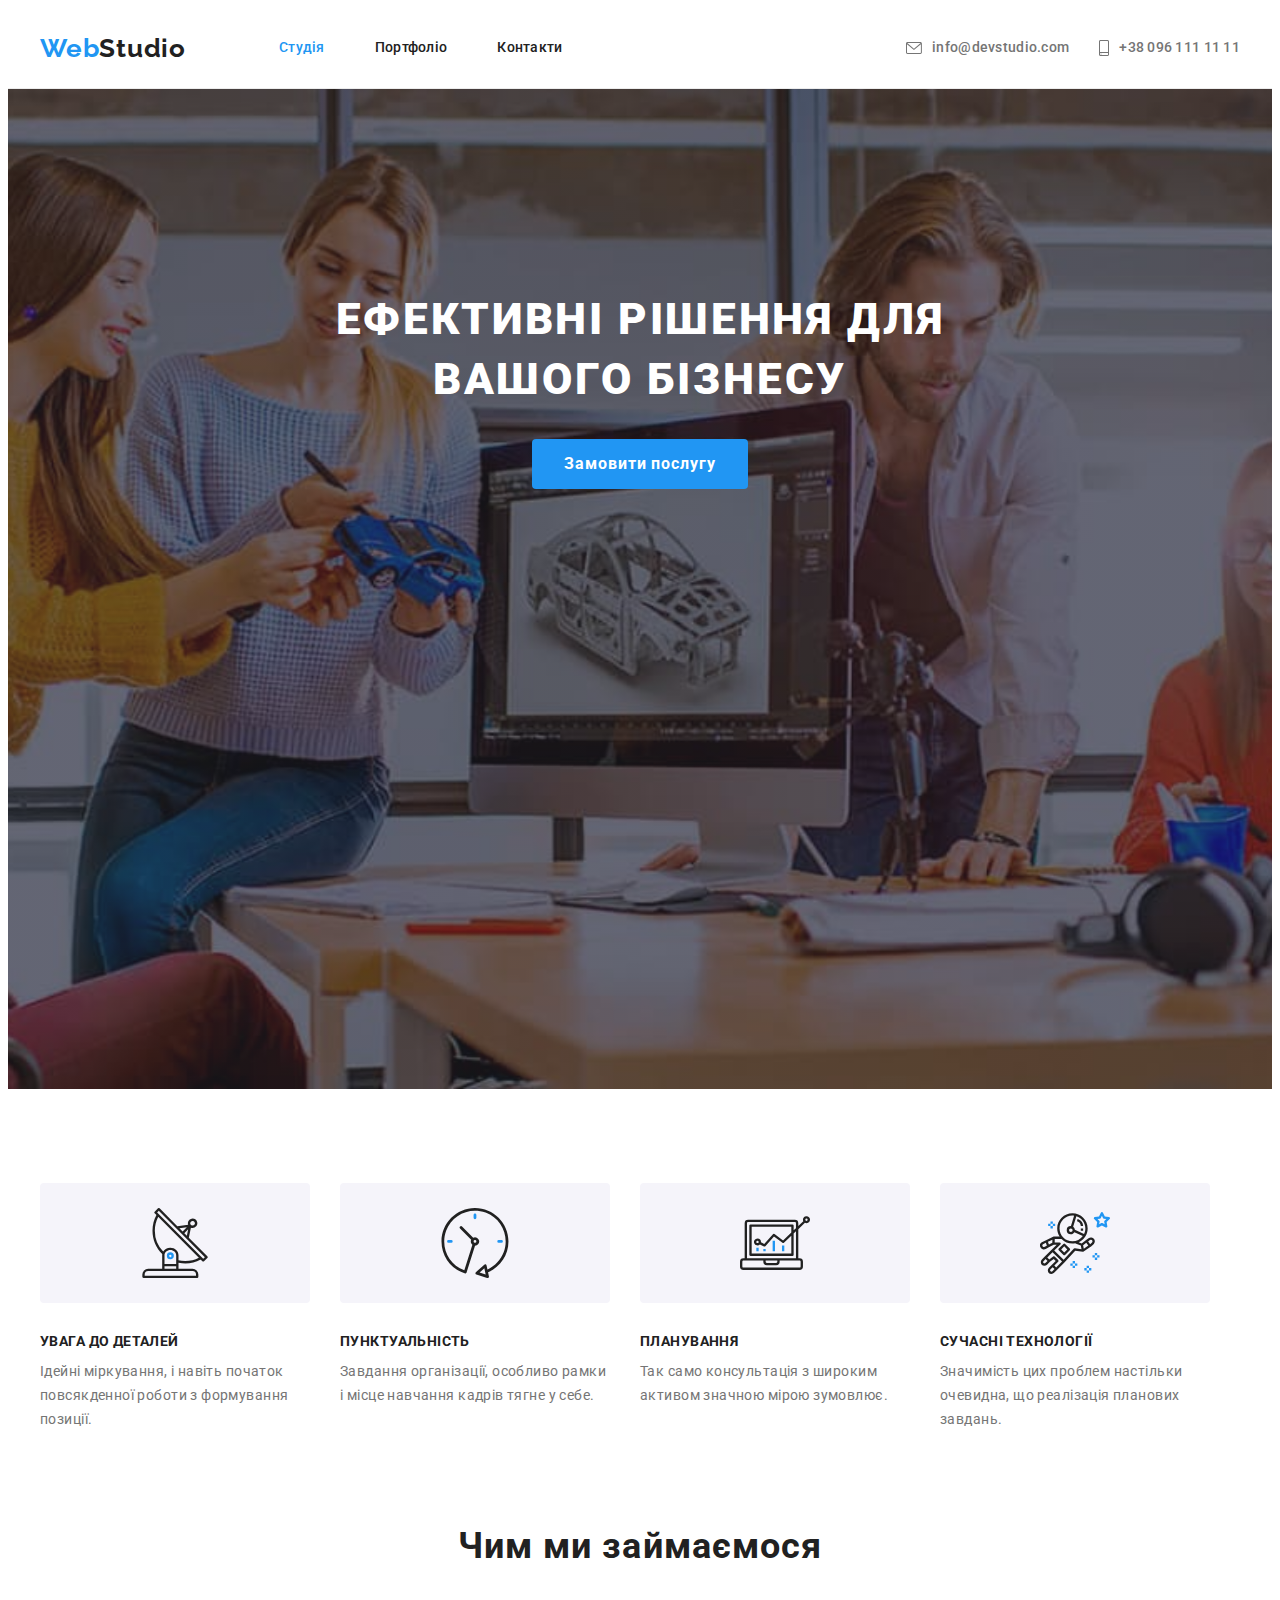
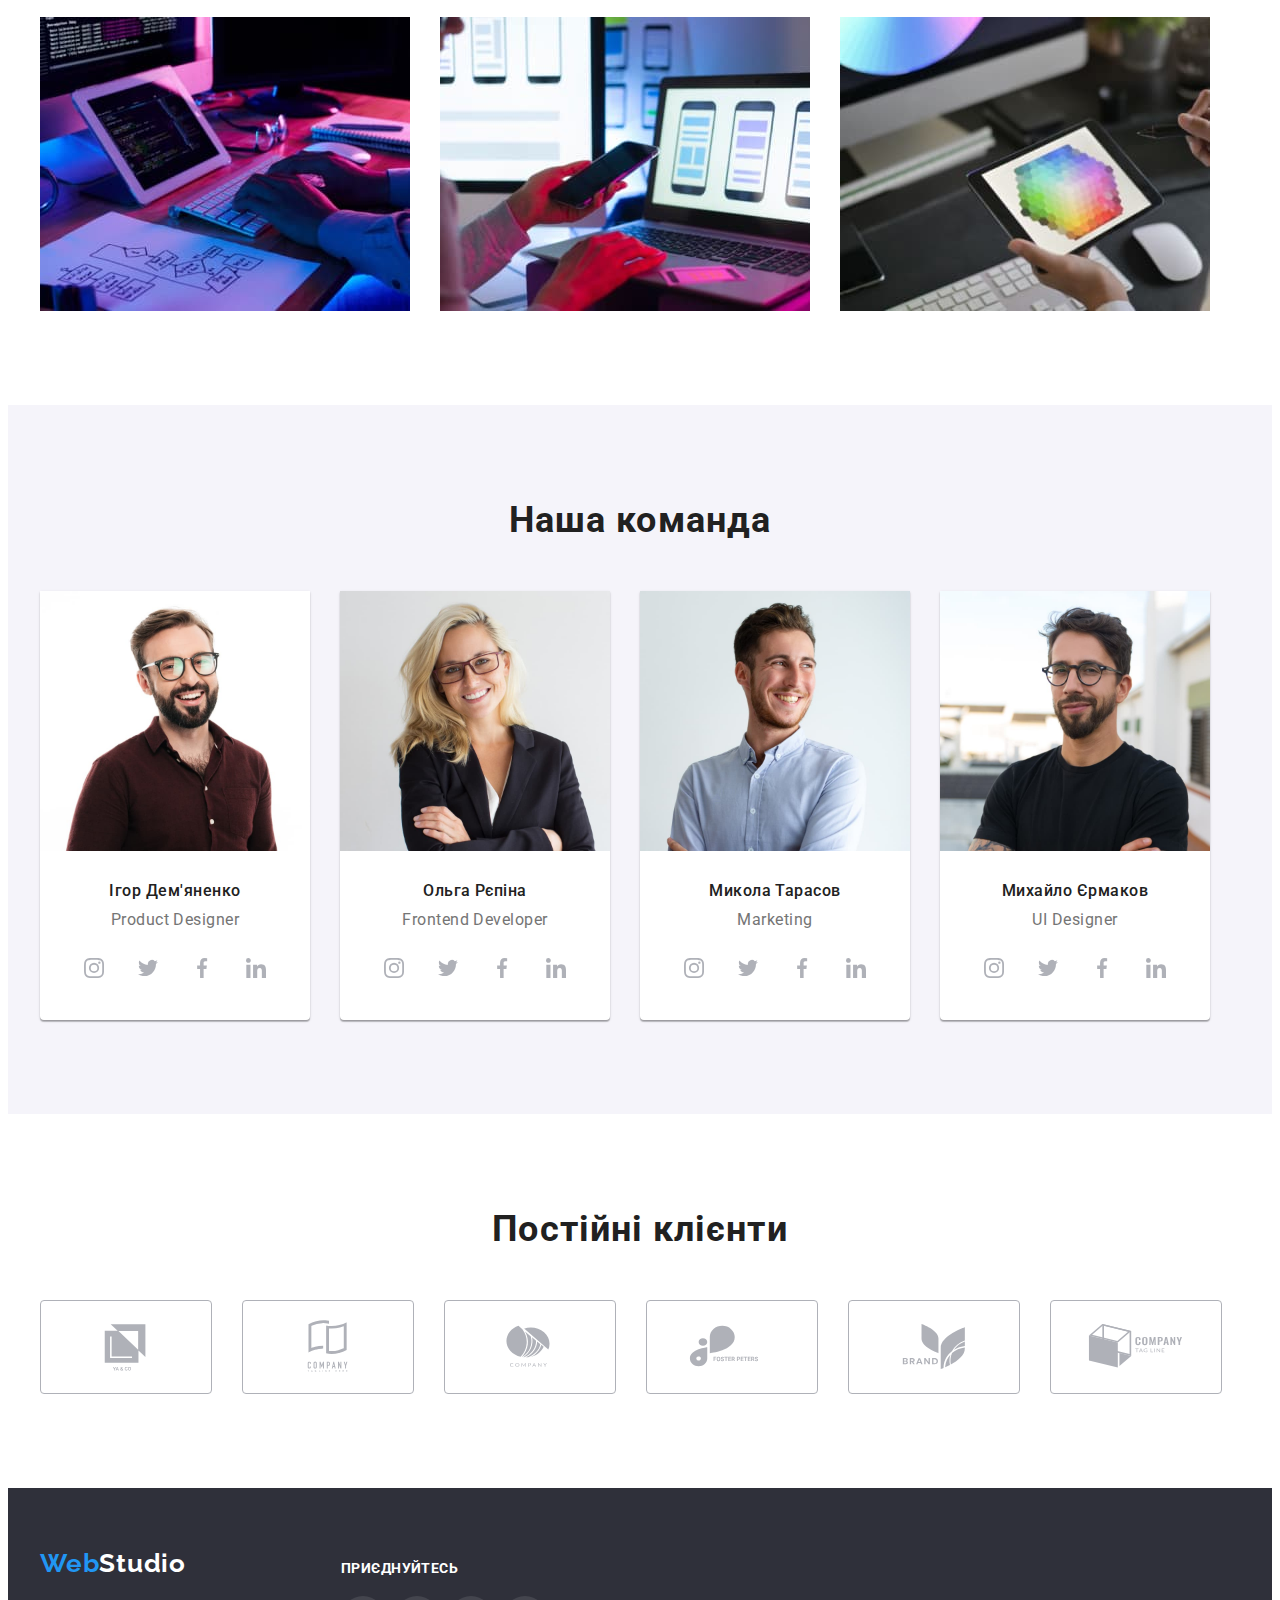
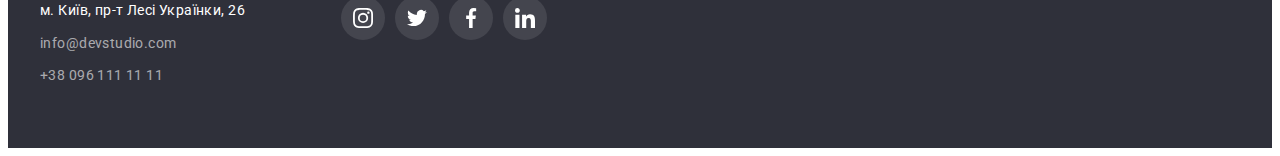
==== index.html @ 057a15b5 "create hw5" ====
<!doctype html>
<html lang="uk">
<head>
    <meta charset="UTF-8">
    <meta http-equiv="X-UA-Compatible" content="IE=edge">
    <meta name="viewport" content="width=device-width, initial-scale=1.0">
    <title>Головна</title>
    <link rel="preconnect" href="https://fonts.googleapis.com">
    <link rel="preconnect" href="https://fonts.gstatic.com" crossorigin>
    <link href="https://fonts.googleapis.com/css2?family=Raleway:wght@700&family=Roboto:wght@400;500;700;900&display=swap"
        rel="stylesheet">
        <link rel="stylesheet" href="https://cdnjs.cloudflare.com/ajax/libs/modern-normalize/1.1.0/modern-normalize.min.css"
        integrity="sha512-wpPYUAdjBVSE4KJnH1VR1HeZfpl1ub8YT/NKx4PuQ5NmX2tKuGu6U/JRp5y+Y8XG2tV+wKQpNHVUX03MfMFn9Q=="
        crossorigin="anonymous" referrerpolicy="no-referrer">
    <link rel="stylesheet" href="./css/style.css">
</head>
<body>
    <header class="header">
        <!--меню в хедері-->
        <div class="container main-nav">
            <nav class="nav">
                <a href="./index.html" class="logo"> <span class="logo-style">Web</span>Studio</a>
                <ul class="site-nav list">
                    <li class="item"><a href="./index.html" class="link current">Студія</a></li>
                    <li class="item"><a href="./portfolio.html" class="link">Портфоліо</a></li>
                    <li class="item"><a href="#" class="link">Контакти</a></li>
                </ul>
            </nav>
                <ul class="cont-nav list">
                    <li class="item">
                        <a href="mailto:info@devstudio.com" class="link">
                            <svg class="icon" width="16px" height="16px">
                                <use href="./images/symbol-defs.svg#icon-envelope"></use>
                            </svg>info@devstudio.com</a>
                    </li>
                    <!--контакти в хедері-->
                    <li class="item">
                        <a href="tel:+380961111111" class="link">
                            <svg class="icon" width="10px" height="16px">
                                <use href="./images/symbol-defs.svg#icon-smartphone"></use>
                            </svg>+38 096 111 11 11</a>
                    </li>
                </ul>
        </div>
    </header>
    <main>
        <!--слоган-->
        <section class="hero">
            <div class="container">
                <h1 class="hero-title">Ефективні рішення для вашого бізнесу</h1>
                <button class="button" type="button">Замовити послугу</button>
            </div>
        </section>
        <!--Інструменти-->
        <section class="section">
            <div class="container">
            <h2 class="section-title visually-hidden">Інструменти</h2> <!-- заголовок схований .visually-hidden -->
            <ul class="instruments list">
                <li class="item">
                    <div class="area">
                        <svg class="icon">
                            <use href="./images/symbol-defs.svg#icon-antenna"></use>
                        </svg>
                    </div>
                    <h3 class="title">Увага до деталей</h3>
                    <p class="text">Ідейні міркування, і навіть початок повсякденної роботи з формування позиції.</p>
                </li>
                <li class="item" >
                    <div class="area">
                        <svg class="icon">
                            <use href="./images/symbol-defs.svg#icon-clock"></use>
                        </svg>
                    </div>
                    <h3 class="title">Пунктуальність</h3>
                    <p class="text">Завдання організації, особливо рамки і місце навчання кадрів тягне у себе.</p>
                </li>
                <li class="item icon-diagram">
                    <div class="area">
                        <svg class="icon">
                            <use href="./images/symbol-defs.svg#icon-diagram"></use>
                        </svg>
                    </div>
                    <h3 class="title">Планування</h3>
                    <p class="text">Так само консультація з широким активом значною мірою зумовлює.</p>
                </li>
                <li class="item icon-astronaut">
                    <div class="area">
                        <svg class="icon">
                            <use href="./images/symbol-defs.svg#icon-astronaut"></use>
                        </svg>
                    </div>
                    <h3 class="title">Сучасні технології</h3>
                    <p class="text">Значимість цих проблем настільки очевидна, що реалізація планових завдань.</p>
                </li>
            </ul>
            </div>
        </section>
        <!--чим ми займаємося-->
        <section class="section no-padding-top">
            <div class="container">
             <h2 class="section-title">Чим ми займаємося</h2>
              <ul class="work-list list">
                    <li class="item">
                        <a href=""><img src="./images/box1.jpg" class="img" alt="створення коду" width="370"></a>
                    </li>
                    <li class="item">
                        <a href=""><img src="./images/box2.jpg" class="img" alt="створення мобільних додатків" width="370"></a>
                    </li>
                    <li class="item">
                        <a href=""><img src="./images/box3.jpg" class="img" alt="розробка дизайну" width="370"></a>
                    </li>
                </ul>
            </div>

        </section>
        <!--наша команда-->
        <section class="section secondary-bkg">
            <div class="container">
                 <h2 class="section-title">Наша команда</h2>
                    <ul class="team-list list">
                        <li class="team-member">
                            <img src="./images/igor_demianenko.jpg" class="foto"
                                alt="чоловік з бородою в червоній сорочці та окулярах, шатен"
                                width="270">
                                <div class="description">
                                    <h3 class="title">Ігор Дем'яненко</h3>
                                    <p class="position">Product Designer</p>
                                    <ul class="social-links list">
                                        <!--прибрати поінтери списку-->
                                        <li class="item">
                                            <!-- інстаграм -->
                                            <a class="social-area" href="#" aria-label="Instagram">
                                                <span class="visually-hidden">інстаграм</span>
                                                <svg class="icon">
                                                    <use href="./images/symbol-defs.svg#icon-instagram"></use>
                                                </svg>
                                            </a>
                                        </li>
                                        <li class="item">
                                            <!-- твітер -->                                 
                                            <a class="social-area" href="#" aria-label="Twitter">
                                                <span class="visually-hidden">твіттер</span>
                                                <svg class="icon">
                                                    <use href="./images/symbol-defs.svg#icon-twitter"></use>
                                                </svg>
                                            </a>
                                        </li>
                                        <li class="item">                                   
                                            <!-- фейсбук -->
                                            <a class="social-area" href="#" aria-label="Facebook">
                                                <span class="visually-hidden">фейсбук</span>
                                                <svg class="icon">
                                                    <use href="./images/symbol-defs.svg#icon-facebook"></use>
                                                </svg>
                                            </a>
                                        </li>
                                        <li class="item">                                  
                                            <!-- лінкед ін -->
                                            <a class="social-area" href="#" aria-label="LinkedIn">
                                                <span class="visually-hidden">лінкедін</span>
                                                <svg class="icon">
                                                    <use href="./images/symbol-defs.svg#icon-linkedin"></use>
                                                </svg>
                                            </a>
                                        </li>                                    
                                    </ul>
                                </div>                               
                        </li>
                        <li class="team-member">
                            <img src="./images/olga_repina.jpg" class="foto" 
                                alt="світловолоса, усміхнена, молода жінка в окулярах та піджаку"
                                width="270">
                                <div class="description">
                                    <h3 class="title">Ольга Рєпіна</h3>
                                    <p class="position">Frontend Developer</p>
                                    <ul class="social-links list">
                                        <!--прибрати поінтери списку-->
                                        <li class="item">
                                            <!-- інстаграм -->
                                            <a class="social-area" href="#" aria-label="Instagram">
                                                <span class="visually-hidden">інстаграм</span>
                                                <svg class="icon">
                                                    <use href="./images/symbol-defs.svg#icon-instagram"></use>
                                                </svg>
                                            </a>
                                        </li>
                                        <li class="item">
                                            <!-- твітер -->                                   
                                            <a class="social-area" href="#" aria-label="Twitter">
                                                <span class="visually-hidden">твіттер</span>
                                                <svg class="icon">
                                                    <use href="./images/symbol-defs.svg#icon-twitter"></use>
                                                </svg>
                                            </a>
                                        </li>
                                        <li class="item">
                                            <!-- фейсбук -->
                                            <a class="social-area" href="#"  aria-label="Facebook">
                                                <span class="visually-hidden">фейсбук</span>
                                                <svg class="icon">
                                                    <use href="./images/symbol-defs.svg#icon-facebook"></use>
                                                </svg>
                                            </a>
                                        </li>
                                        <li class="item">
                                            <!-- лінкед ін -->
                                            <a class="social-area" href="#" aria-label="LinkedIn">
                                                <span class="visually-hidden">лінкедін</span>
                                                <svg class="icon">
                                                    <use href="./images/symbol-defs.svg#icon-linkedin"></use>
                                                </svg>
                                            </a>
                                        </li>
                                    </ul>
                                </div>
                                </li>
                        <li class="team-member">
                            <img src="./images/mykola_tarasov.jpg" class="foto"
                                alt="молодий чоловік в світлоблакитній сорочці з відкритою посмішкою"
                                width="270">
                                <div class="description">
                                    <h3 class="title">Микола Тарасов</h3>
                                    <p class="position">Marketing</p>
                                    <ul class="social-links list">
                                        <!--прибрати поінтери списку-->
                                        <li class="item">
                                            <!-- інстаграм -->
                                            <a class="social-area" href="#" aria-label="Instagram">
                                                <span class="visually-hidden">інстаграм</span>
                                                <svg class="icon">
                                                    <use href="./images/symbol-defs.svg#icon-instagram"></use>
                                                </svg>
                                            </a>
                                        </li>
                                        <li class="item">
                                            <!-- твітер -->                                 
                                            <a class="social-area" href="#" aria-label="Twitter">
                                                <span class="visually-hidden">твіттер</span>
                                                <svg class="icon">
                                                    <use href="./images/symbol-defs.svg#icon-twitter"></use>
                                                </svg>
                                            </a>
                                        </li>
                                        <li class="item">
                                            <!-- фейсбук -->
                                            <a class="social-area" href="#"  aria-label="Facebook">
                                                <span class="visually-hidden">фейсбук</span>
                                                <svg class="icon">
                                                    <use href="./images/symbol-defs.svg#icon-facebook"></use>
                                                </svg>
                                            </a>
                                        </li>
                                        <li class="item">
                                            <!-- лінкед ін -->
                                            <a class="social-area" href="#" aria-label="LinkedIn">
                                                <span class="visually-hidden">лінкедін</span>
                                                <svg class="icon">
                                                    <use href="./images/symbol-defs.svg#icon-linkedin"></use>
                                                </svg>
                                            </a>
                                        </li>
                                    </ul>
                                </div>
                        </li>
                        <li class="team-member">
                            <img src="images/michael_yermakov.jpg" class="foto"
                                alt="молодий чоловік з татуюванням на правій руці в чорній футболці та чорних окулярах" 
                                width="270">
                                <div class="description">
                                    <h3 class="title">Михайло Єрмаков</h3>
                                    <p class="position">UI Designer</p>
                                    <ul class="social-links list">
                                        <!--прибрати поінтери списку-->
                                        <li class="item">
                                            <!-- інстаграм -->
                                            <a class="social-area" href="#" aria-label="Instagram">
                                                <span class="visually-hidden">інстаграм</span>
                                                <svg class="icon">
                                                    <use href="./images/symbol-defs.svg#icon-instagram"></use>
                                                </svg>
                                            </a>
                                        </li>
                                        <li class="item">
                                            <!-- твітер -->                                   
                                            <a class="social-area" href="#" aria-label="Twitter">
                                                <span class="visually-hidden">твіттер</span>
                                                <svg class="icon">
                                                    <use href="./images/symbol-defs.svg#icon-twitter"></use>
                                                </svg>
                                            </a>
                                        </li>
                                        <li class="item">
                                            <!-- фейсбук -->
                                            <a class="social-area" href="#"  aria-label="Facebook">
                                                <span class="visually-hidden">фейсбук</span>
                                                <svg class="icon">
                                                    <use href="./images/symbol-defs.svg#icon-facebook"></use>
                                                </svg>
                                            </a>
                                        </li>
                                        <li class="item">
                                            <!-- лінкед ін -->
                                            <a class="social-area" href="#" aria-label="LinkedIn">
                                                <span class="visually-hidden">лінкедін</span>
                                                <svg class="icon">
                                                    <use href="./images/symbol-defs.svg#icon-linkedin"></use>
                                                </svg>
                                            </a>
                                        </li>
                                    </ul>
                                </div>
                        </li>
                    </ul>
            </div>
        </section>
        <!-- постійні клієнти -->
        <section class="section">
            <div class="container">
                <h2 class="section-title">Постійні клієнти</h2>
                <ul class="clients-list list">
                    <li class="item" >
                        <a class="company-link" href="#" aria-label="Компанія 1">
                            <span class="visually-hidden">Компанія 1</span>
                            <svg class="icon">
                                <use href=".//images/symbol-defs.svg#icon-logo1"></use>
                            </svg>
                        </a>
                    </li>
                    <li class="item">
                        <a class="company-link" href="#" aria-label="Компанія 2">
                            <span class="visually-hidden">Компанія 2</span>
                            <svg class="icon">
                                <use href=".//images/symbol-defs.svg#icon-logo2"></use>
                            </svg>
                        </a>
                    </li>
                    <li class="item">
                        <a class="company-link" href="#" aria-label="Компанія 3">
                            <span class="visually-hidden">Компанія 3</span>
                            <svg class="icon">
                                <use href=".//images/symbol-defs.svg#icon-logo3"></use>
                            </svg>
                        </a>
                    </li>
                    <li class="item">
                        <a class="company-link" href="#" aria-label="Компанія 4">
                            <span class="visually-hidden">Компанія 4</span>
                            <svg class="icon">
                                <use href=".//images/symbol-defs.svg#icon-logo4"></use>
                            </svg>
                        </a>
                    </li>
                    <li class="item">
                        <a class="company-link" href="#" aria-label="Компанія 5">
                            <span class="visually-hidden">Компанія 5</span>
                            <svg class="icon">
                                <use href=".//images/symbol-defs.svg#icon-logo5"></use>
                            </svg>
                        </a>
                    </li>
                    <li class="item">
                        <a class="company-link" href="#" aria-label="Компанія 6">
                            <span class="visually-hidden">Компанія 6</span>
                            <svg class="icon">
                                <use href=".//images/symbol-defs.svg#icon-logo6"></use>
                            </svg>
                        </a>
                    </li>
                    
                </ul>
            </div>
        </section>
    </main>
    <!-- футер -->
    <footer class="footer">
        <div class="container">
            <div class="footer-information">
                <div class="logo-and-adr">
                    <a href="./index.html" class="logo"><span class="logo-style">Web</span>Studio</a>
                    <address class="footer-adr">
                        <ul class="footer-adr-list list">
                            <li class="item">
                                <a href="https://goo.gl/maps/CPtrU1FHBa2aNyZL9" class="f-adress" target="_blank"
                                    rel="noopener noreferrer nofollow">м. Київ, пр-т Лесі
                                    Українки, 26</a>
                            </li>
                            <li class="item">
                                <a href="mailto:info@devstudio.com" class="link">info@devstudio.com</a>
                            </li>
                            <li class="item">
                                <a href="tel:+380961111111" class="link">+38 096 111 11 11</a>
                            </li>
                        </ul>
                    </address>
                </div>
                <div class="join-us">
                    <h3 class="title">Приєднуйтесь</h3>
                    <ul class="social-links list">
                        <!--прибрати поінтери списку-->
                        <li class="item">
                            <!-- інстаграм -->
                            <a class="social-area" href="#" aria-label="Instagram">
                                <span class="visually-hidden">інстаграм</span>
                                <svg class="icon">
                                    <use href="./images/symbol-defs.svg#icon-instagram"></use>
                                </svg>
                            </a>
                        </li>
                        <li class="item">
                            <!-- твітер -->
                            <a class="social-area" href="#" aria-label="Twitter">
                                <span class="visually-hidden">твіттер</span>
                                <svg class="icon">
                                    <use href="./images/symbol-defs.svg#icon-twitter"></use>
                                </svg>
                            </a>
                        </li>
                        <li class="item">
                            <!-- фейсбук -->
                            <a class="social-area" href="#"  aria-label="Facebook">
                                <span class="visually-hidden">фейсбук</span>
                                <svg class="icon">
                                    <use href="./images/symbol-defs.svg#icon-facebook"></use>
                                </svg>
                            </a>
                        </li>
                        <li class="item">
                            <!-- лінкед ін -->
                            <a class="social-area" href="#" aria-label="LinkedIn">
                                <span class="visually-hidden">лінкедін</span>
                                <svg class="icon">
                                    <use href="./images/symbol-defs.svg#icon-linkedin"></use>
                                </svg>
                            </a>
                        </li>
                    </ul>
                </div>
            </div>
        </div>
    </footer>
</body>
</html>
---- css/style.css ----
/* палітра */

/* основний колір тексту #212121 */
/* другорядний колір тексту #757575 */
/* основний білий колір фону #F5F5F5 */
/* білий у хедері #ECECEC */
/* білий колір #FFFFFF */
/* синій колір #2196F3 */
/* чорний колір для лого #000000 */
/* колір не активної кнопки #F5F4FA */
/* сірий колір бордерів #ECECEC */

:root{
  --primary-text-color: #212121;
  --secondary-text-color: #757575;
  --accent-color: #2196F3;
  --primary-white-color: #ffffff;
  --calm-button-bg-color: #F5F4FA;
  --transp-foot-text-color: rgba(100%,100%,100%,60%);
  --secondary-bkg-color: #2F303A;
  --bordering-color: #ECECEC;
  --hero-gradient-color: rgba(47, 48, 58, 0.4);
  --clients-border-color: #AFB1B8;
  
}

body {
    color: var(--primary-text-color);
    background-color: var(--primary-white-color);
    font-family:'Roboto', sans-serif;
    font-style: normal;
}
/* прибираємо крапки зі списків */
.list {
    list-style: none;
    padding: 0;
    margin: 0;
}

.container{
    width: 1200px;
    margin-left: auto;
    margin-right: auto;
    padding-left: 15px;
    padding-right: 15px;
}

/* ховаємо заголовки */
.visually-hidden {
    position: absolute;
    white-space: nowrap;
    
    width: 1px;
    height: 1px;
    overflow: hidden;
    border: 0;
    padding: 0;
    clip: rect(0 0 0 0);
    clip-path: inset(50%);
    margin: -1px;
}

/*хедер навігація*/

.header{
    display: block;
    border-bottom: 1px solid var(--bordering-color);
}

.main-nav{
    display: flex;
}
/* стиль логотипу */
.logo{
    margin-right: 93px;
    color: var(--primary-text-color);
    padding: 10px 0;

    font-family: 'Raleway', sans-serif;
    font-weight: 700;
    font-size: 26px;
    line-height: 1.19;
    letter-spacing: 0.03em;
    text-decoration: none;
}
/* другий колір логотипу */
.logo-style{
    color: var(--accent-color);
}

/* стиль меню навігації */
.site-nav, .cont-nav{
    display: flex;
    font-weight: 500;
    font-size: 14px;
    line-height: 1.14;
    letter-spacing: 0.02em;
}
.nav{
    display: flex;
    align-items: center;
}

.site-nav .item + .item{
    margin-left: 50px;
}

.site-nav .link{
    display: block;
    padding-top: 32px;
    padding-bottom: 32px;
    color: var(--primary-text-color);
    text-decoration: none;
}

/* ховер і фокус у навігації і контактах у хедері */
.site-nav .link:hover,  /* меню навігації ухедері */
.site-nav .link:focus,   
.footer-adr-list .link:hover,   /*контакти у футері*/
.footer-adr-list .link:focus,
.cont-nav .link:hover,
.cont-nav .link:focus{
    color: var(--accent-color);
}

/* індикація актикного пункту меню(сторінки) у навигації */
.site-nav .link.current{
    color: var(--accent-color);    
}

/* контакти у хедері*/
.cont-nav{
    margin-left: auto;
    display: flex;
    flex-direction: row;
}
.cont-nav .link{
    display: flex;
    align-items: center;
    color: currentColor;   
    text-decoration: none;
    padding-top: 32px;
    padding-bottom: 32px;
}
.cont-nav .item{
    display: flex;
    color: var(--secondary-text-color);
}

.cont-nav .item+.item{
    margin-left: 30px;
}
.cont-nav .icon{
    display: block;
    margin-right: 10px;
    fill: currentColor;
}

/*секція головна ідея*/
.hero{
    max-width: 1600px;
    height: 600px;
    margin-left: auto;
    margin-right: auto;
    background-color: var(--secondary-bkg-color);
    text-align: center;
    padding-top: 200px;
    padding-bottom: 200px;
    background-image: linear-gradient(to right, 
        rgba(47, 48, 58, 0.4),
        rgba(47, 48, 58, 0.4)), 
        url(../images/main-bkg-img.jpg);
    background-size: cover;
    background-repeat: no-repeat;
    background-position: center;
}


/* заголовок головної ідеї */
.hero-title{
    margin: 0;
    margin-bottom: 30px;
    padding: 0 200px;

    color:var(--primary-white-color) ;
    font-weight: 900;
    font-size: 44px;
    line-height: 1.364; /* если поставить множитель 1.36 - тогда размер блока будет меньше на 2px */
    letter-spacing: 0.06em;
    text-transform: uppercase;

}
/* кнопка */
.button{
    border-radius: 4px;
    border: transparent;
    padding: 10px 32px;
    
    color: var(--primary-white-color);
    background-color: var(--accent-color);
    font-family: inherit;
    font-weight: 700;
    font-size: 16px;
    line-height: 1.88;
    align-items: center;
    text-align: center;
    letter-spacing: 0.06em;
    cursor: pointer;
}


/* контент */
.section{
    padding-top: 94px;
    padding-bottom: 94px;
}
.section-title{
    margin-top: 0;
    margin-bottom: 50px;
    font-weight: 700;
    font-size: 36px;
    line-height: 1.17;
    text-align: center;
    letter-spacing: 0.03em;
}
.section.no-padding-top{
    padding-top: 0;
}

.section.secondary-bkg{
    background-color: var(--calm-button-bg-color);

}


/*секція инструменти*/
.instruments{
    display:flex;
}

.instruments .item{
    width: 270px;
}


.instruments .area{
    display: flex;
    width: 270px;
    height: 120px;
    justify-content: center;
    align-items: center;
    background-color: var(--calm-button-bg-color);
    border-radius: 4px;
    margin-bottom: 30px;
}
.instruments .icon{
    height: 70px;
    width: 70px;
}

.instruments .item + .item{
    margin-left: 30px;
}
/* стиль для заголовків інструментів */
.instruments .title{
    margin-top: 0;
    margin-bottom: 10px;

    font-weight: 700;
    font-size: 14px;
    line-height: 1.143;
    letter-spacing: 0.03em;
    text-transform: uppercase;
}
/* стиль для опису інструментів */
.instruments .text{
    color: var(--secondary-text-color);
    font-weight: 400;
    font-size: 14px;
    line-height: 1.72;
    margin-top:0;
    margin-bottom: 0;
    letter-spacing: 0.03em;
}

/* секція чим ми займаємось */
.work-list{
    display: flex;
}

.work-list .item + .item{
    margin-left: 30px;
}

.work-list .img{
    display: block;
}
/* секція наша команда */
.team-list{
    font-size: 16px;
    line-height: 1.19;
    letter-spacing: 0.03em;
    display: flex;
}
.team-member{
    background-color: var(--primary-white-color);
    text-align: center;
    box-shadow: 0px 1px 3px rgba(0, 0, 0, 0.12), 0px 1px 1px rgba(0, 0, 0, 0.14), 0px 2px 1px rgba(0, 0, 0, 0.2);
    border-radius: 0px 0px 4px 4px;
}
.team-list .team-member + .team-member{
    margin-left: 30px;
}


.team-member .foto{
    display: block;
}
.team-member .description{
    padding-top: 30px;
    padding-bottom: 30px;
}
/* піб тіммейта */
.team-member .title{
    color: var(--primary-text-color);
    font-weight: 500;
    font-size: 16px;
    margin-top: 0;
    margin-bottom: 10px;
}
/* позиція тіммейта */
.team-member .position{
    margin-top: 0;
    margin-bottom: 16px;
    color: var(--secondary-text-color);
}

/* посилання на соціальні мережі */
.social-links{
    display: flex;
    padding-left: 32px;
    padding-right: 32px;
}
.social-links .item + .item{
    margin-left: 10px;
}

.social-area{
    width: 44px;
    height: 44px;
    display: flex;
    align-items: center;
    justify-content: center;
    color: var(--clients-border-color);
}
.social-area:hover,
.social-area:focus{
    border-radius: 50%;
    background-color: var(--accent-color);
    color: var(--primary-white-color);
}

.social-area .icon{
    width: 20px;
    height: 20px;
    fill: currentColor;
}


/* стилі для постійних клієнтів */
.clients-list{
    display: flex;
}

.clients-list .link{
    padding: 16px 32px;
    border: 1px solid var(--clients-border-color);
    border-radius: 4px; 
}


.clients-list .item + .item{
    margin-left: 30px;
}

.company-link{
    display: flex;
    align-items: center;
    justify-content: center;
    width: 170px;
    height: 92px;
    border: 1px solid var(--clients-border-color);
    border-radius: 4px;
    color: var(--clients-border-color);
}
.company-link:hover,
.company-link:focus{
    color: var(--accent-color);
    border-color: var(--accent-color);
}

.company-link .icon{
    height: 60px;
    width: 106px;
    fill: currentColor;
}


/* Cтилі для сторінки портфоліо */

/* кнопки фільтрації */
.button.filter {
    color: var(--primary-text-color);
    background-color: var(--calm-button-bg-color);
    font-weight: 500;
    font-size: 16px;
    line-height: 1.62;
    text-align: center;
    letter-spacing: 0.03em;
    padding: 6px 20px;

}
/* ховер та фокус для кнопок фільтрації */
.button.filter:hover,
.button.filter:focus {
    color: var(--primary-white-color);
    background-color: var(--accent-color);
    box-shadow: 0px 4px 4px rgba(0, 0, 0, 0.15);
}

/* вирівнюємо кнопки фільтрації по горизонталі */
.filter-list{
    display: flex;
    justify-content: center;
    margin-bottom: 50px;
}
.filter-list .item + .item{
    margin-left: 8px;
}

/* розміщення та геометрія прикладів робіт */
.examples{
    display: flex;
    flex-wrap: wrap;
}
.examples .item{
    width: calc((100% - 60px)/3);
    margin-right: 30px;
    margin-bottom: 30px;
}

.examples .item:hover,
.examples .item:focus{
    box-shadow: 0px 1px 1px rgba(0, 0, 0, 0.12), 0px 4px 4px rgba(0, 0, 0, 0.06), 1px 4px 6px rgba(0, 0, 0, 0.16);
}
.examples .item:nth-child(3n){
    margin-right: 0;
}
.examples .item:nth-last-child(-n+3){
    margin-bottom: 0;
}
/* скидуємо оформлення тексту для прикладів роботи */
.example{
    text-decoration: none;
    margin:0;
    display: block;
}
/* стиль для заголовків прикладів робіт */
.example-title{
    color: var(--primary-text-color);
    font-weight: 700;
    font-size: 18px;
    line-height: 2;
    letter-spacing: 0.06em;
    margin-bottom: 4px;
    margin-top: 0;
}
/* стиль для опису категорій(типів) робіт */
.example-category{
    color: var(--secondary-text-color);
    font-size: 16px;
    line-height: 1.875;
    letter-spacing: 0.03em;
    margin: 0; 
}
/* зображення прикладів робіт */
.examples-img{
    display: block;
}
/* нижня рамка прикладив робіт */
.example .description{
    margin: 0;
    padding: 20px 24px;
    border-bottom: 1px solid var(--bordering-color);
    border-right: 1px solid var(--bordering-color);
    border-left: 1px solid var(--bordering-color);

}
/* стиль для детального опису прикладів робіт */
.example-description{
    color: var(--primary-white-color);
    font-size: 18px;
    line-height: 1.56;
    letter-spacing: 0.03em;
    
}


/* футер */
.footer{
    background-color: var(--secondary-bkg-color);
    padding-top: 60px;
    padding-bottom: 60px;  
}

.footer-information{
    display: flex;
}


/* контейнер адресси */
.footer-adr{
    font-style: normal;
    font-size: 14px;
    line-height: 1.71;
    letter-spacing: 0.03em;
    padding-top: 20px;
    width: 231px;
}
/* перелік контактів(адресс) у футері */
.footer-adr-list{

}
/* фізична адресса в футері */
.f-adress{
    color: var(--primary-white-color);
    text-decoration: none;
}


/* зміна кольору лого в футері */
.footer .logo{
    color:var(--primary-white-color);
    margin-right: 0;
}

/* колір емайлу та телефону в футері */
.footer-adr-list .link{
    color: var(--transp-foot-text-color);
    text-decoration: none;  
}
.footer-adr-list .item{
}

/* відстань між елементами переліку контактів в футері */
.footer-adr-list .item + .item{
    margin-top: 9px;
}


/* блок приєднуйся до соцмереж у футтері */
/* позиціювання контенту в блоці приєднуйтесь */
.join-us {
    padding-top: 12px;
    padding-left: 70px;
}
/* заголовок */
.join-us .title{
    text-transform: uppercase;
    color: var(--primary-white-color);
    margin-top: 0;
    margin-bottom: 20px;
    font-weight: 700;
    font-size: 14px;
    line-height: 16px;
    letter-spacing: 0.03em;
}
/* іконки соц мереж у футері */
/* чистимо список соц мереж від попередньо встановлених паддінгів */
.join-us .social-links{
    padding: 0;
}
/* встановлюємо атрибути для посилання */
.join-us .social-area {
    width: 44px;
    height: 44px;
    display: flex;
    justify-content: center;
    align-items: center;
    color: var(--primary-white-color);
    background-color: rgba(255, 255, 255, 0.1);
    border-radius: 50% ;
}
/* ховер та фокус */
.social-area:hover,
.social-area:focus{
    border-radius: 50%;
    background-color: var(--accent-color);
    color: var(--primary-white-color);
}
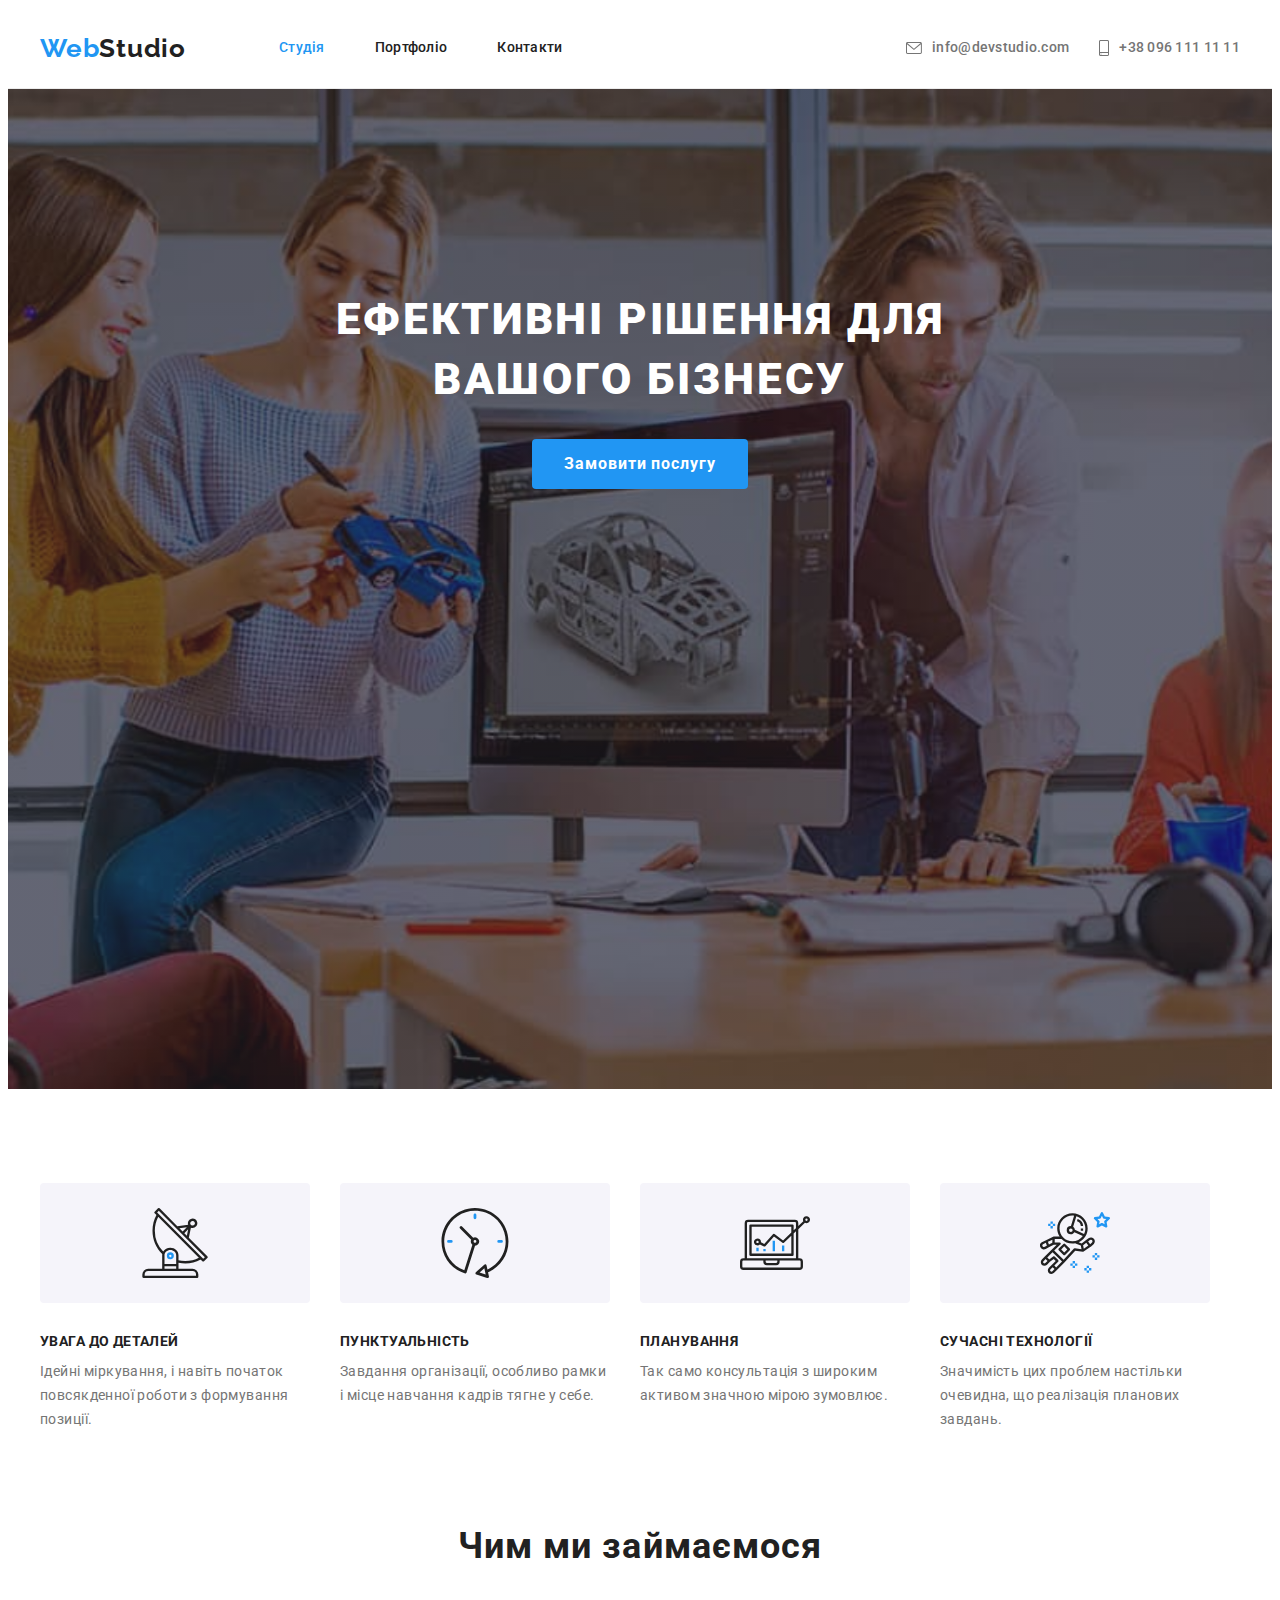
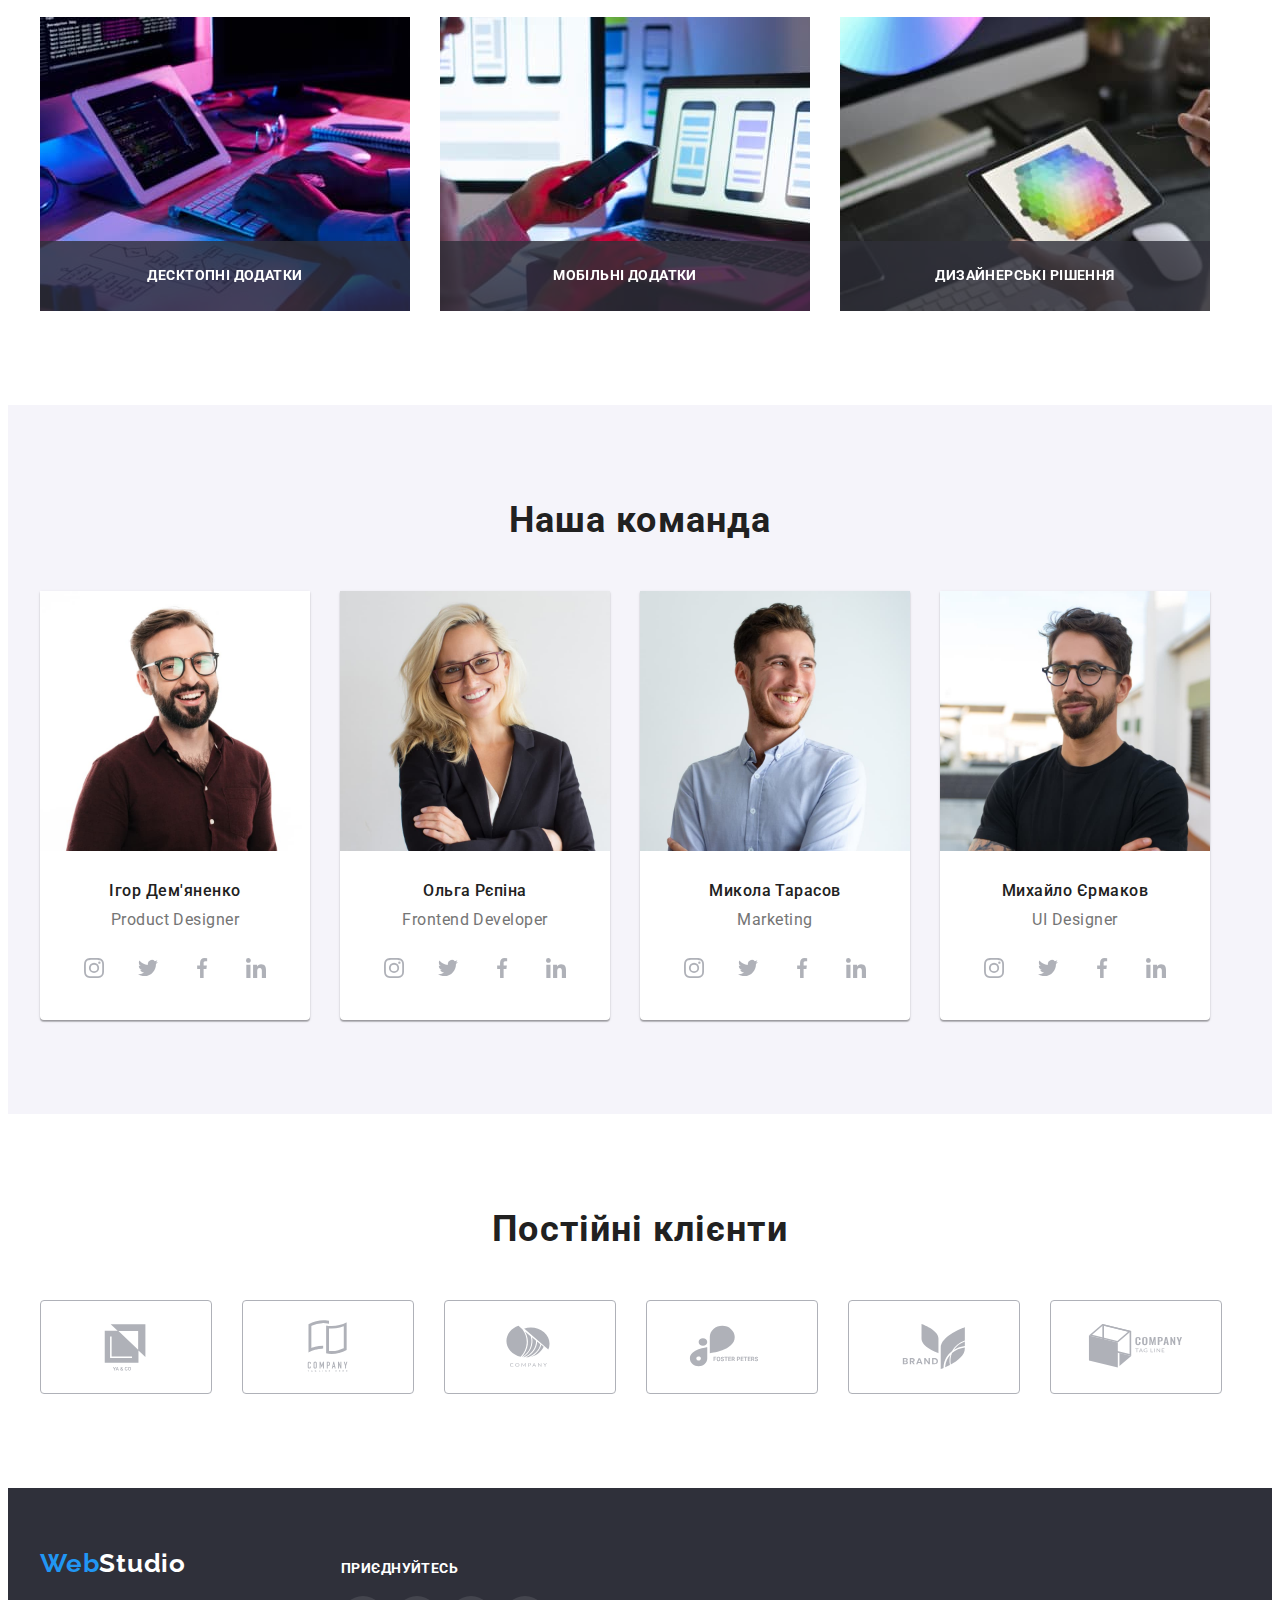
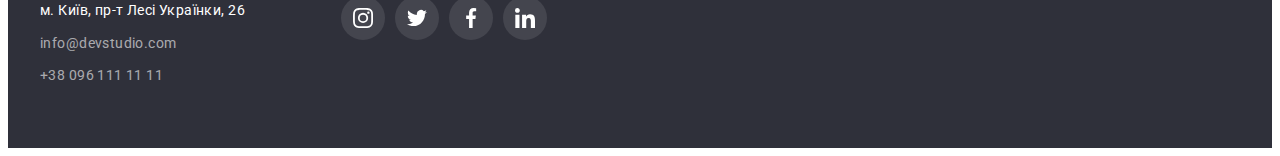
==== commit df3264fa: "модальне вікно" ====
--- a/index.html
+++ b/index.html
@@ -48,7 +48,13 @@
         <section class="hero">
             <div class="container">
                 <h1 class="hero-title">Ефективні рішення для вашого бізнесу</h1>
-                <button class="button" type="button">Замовити послугу</button>
+                <button data-modal-open class="button" type="button">Замовити послугу</button>
+                    <!-- модальне вікно замовити послугу -->
+                    <div class="backdrop is-hidden" data-modal>
+                        <div class="order-window">
+                            <button data-modal-close>Закрити</button>
+                        </div>
+                    </div>
             </div>
         </section>
         <!--Інструменти-->
@@ -102,12 +108,15 @@
               <ul class="work-list list">
                     <li class="item">
                         <a href=""><img src="./images/box1.jpg" class="img" alt="створення коду" width="370"></a>
+                        <h3 class="work-title">Десктопні додатки</h3>
                     </li>
                     <li class="item">
                         <a href=""><img src="./images/box2.jpg" class="img" alt="створення мобільних додатків" width="370"></a>
+                        <h3 class="work-title">Мобільні додатки</h3>
                     </li>
                     <li class="item">
                         <a href=""><img src="./images/box3.jpg" class="img" alt="розробка дизайну" width="370"></a>
+                        <h3 class="work-title">Дизайнерські рішення</h3>
                     </li>
                 </ul>
             </div>
@@ -438,5 +447,6 @@
             </div>
         </div>
     </footer>
+    <script src="./js/modal.js"></script>
 </body>
 </html>--- a/css/style.css
+++ b/css/style.css
@@ -29,6 +29,7 @@
     background-color: var(--primary-white-color);
     font-family:'Roboto', sans-serif;
     font-style: normal;
+    position: relative;
 }
 /* прибираємо крапки зі списків */
 .list {
@@ -65,6 +66,7 @@
 .header{
     display: block;
     border-bottom: 1px solid var(--bordering-color);
+    background-color: var(--primary-white-color);
 }
 
 .main-nav{
@@ -287,6 +289,9 @@
 .work-list{
     display: flex;
 }
+.work-list .item{
+    position: relative;
+}
 
 .work-list .item + .item{
     margin-left: 30px;
@@ -294,6 +299,26 @@
 
 .work-list .img{
     display: block;
+}
+
+.work-title{
+    display: flex;
+    position: absolute;
+    width: 100%;
+    height: 70px;
+    bottom: 0;
+    left:0;
+    text-transform: uppercase;
+    align-items: center;
+    justify-content: center;
+    font-weight: 700;
+    font-size: 14px;
+    line-height: 1.14;
+    letter-spacing: 0.03em;
+    background-color: rgba(47, 48, 58, 0.8);
+    color: var(--primary-white-color);
+    margin: 0;
+
 }
 /* секція наша команда */
 .team-list{
@@ -305,7 +330,9 @@
 .team-member{
     background-color: var(--primary-white-color);
     text-align: center;
-    box-shadow: 0px 1px 3px rgba(0, 0, 0, 0.12), 0px 1px 1px rgba(0, 0, 0, 0.14), 0px 2px 1px rgba(0, 0, 0, 0.2);
+    box-shadow: 0px 1px 3px rgba(0, 0, 0, 0.12), 
+                0px 1px 1px rgba(0, 0, 0, 0.14), 
+                0px 2px 1px rgba(0, 0, 0, 0.2);
     border-radius: 0px 0px 4px 4px;
 }
 .team-list .team-member + .team-member{
@@ -451,7 +478,9 @@
 
 .examples .item:hover,
 .examples .item:focus{
-    box-shadow: 0px 1px 1px rgba(0, 0, 0, 0.12), 0px 4px 4px rgba(0, 0, 0, 0.06), 1px 4px 6px rgba(0, 0, 0, 0.16);
+    box-shadow: 0px 1px 1px rgba(0, 0, 0, 0.12), 
+                0px 4px 4px rgba(0, 0, 0, 0.06), 
+                1px 4px 6px rgba(0, 0, 0, 0.16);
 }
 .examples .item:nth-child(3n){
     margin-right: 0;
@@ -465,6 +494,7 @@
     margin:0;
     display: block;
 }
+
 /* стиль для заголовків прикладів робіт */
 .example-title{
     color: var(--primary-text-color);
@@ -475,6 +505,7 @@
     margin-bottom: 4px;
     margin-top: 0;
 }
+
 /* стиль для опису категорій(типів) робіт */
 .example-category{
     color: var(--secondary-text-color);
@@ -487,6 +518,42 @@
 .examples-img{
     display: block;
 }
+/* спливаюче вікно */
+.pop-up{
+    position: relative;
+}
+
+.pop-up::before{
+    display: inline-block;
+    position: absolute;
+    content:"";
+    width: 100%;
+    height: 100%;
+    background-color: var(--accent-color);
+    opacity: 0;
+}
+
+.examples .item:hover .pop-up::before{
+    opacity: 0.9;
+}
+/* стиль для детального опису прикладів робіт */
+.example-description {
+    position: absolute;
+    color: var(--primary-white-color);
+    font-size: 18px;
+    line-height: 1.56;
+    letter-spacing: 0.03em;
+    opacity: 0;
+    left: 0;
+    top: 0;
+    margin: 0;
+    height: 100%;
+    padding: 63px 24px;
+}
+.examples .item:hover .example-description{
+    opacity: 1;
+}
+
 /* нижня рамка прикладив робіт */
 .example .description{
     margin: 0;
@@ -496,14 +563,7 @@
     border-left: 1px solid var(--bordering-color);
 
 }
-/* стиль для детального опису прикладів робіт */
-.example-description{
-    color: var(--primary-white-color);
-    font-size: 18px;
-    line-height: 1.56;
-    letter-spacing: 0.03em;
-    
-}
+
 
 
 /* футер */
@@ -598,3 +658,32 @@
     background-color: var(--accent-color);
     color: var(--primary-white-color);
 }
+
+
+/* модальне вікно замовити послугу -головна сторінка герой */
+.backdrop{
+    position: fixed;
+    top: 0;
+    left: 0;
+    width: 100%;
+    height: 100%;
+    background-color: rgba(0, 0, 0, 0.2);
+    opacity: 1;
+}
+.backdrop.is-hidden{
+    opacity: 0;
+    pointer-events: none;
+}
+
+.order-window{
+    position: absolute;
+    top: 50%;
+    left: 50%;
+    transform: translate(-50%, -50%);
+
+    min-width: 528px;
+    min-height: 581px;
+
+    background-color: var(--primary-white-color);
+}
+
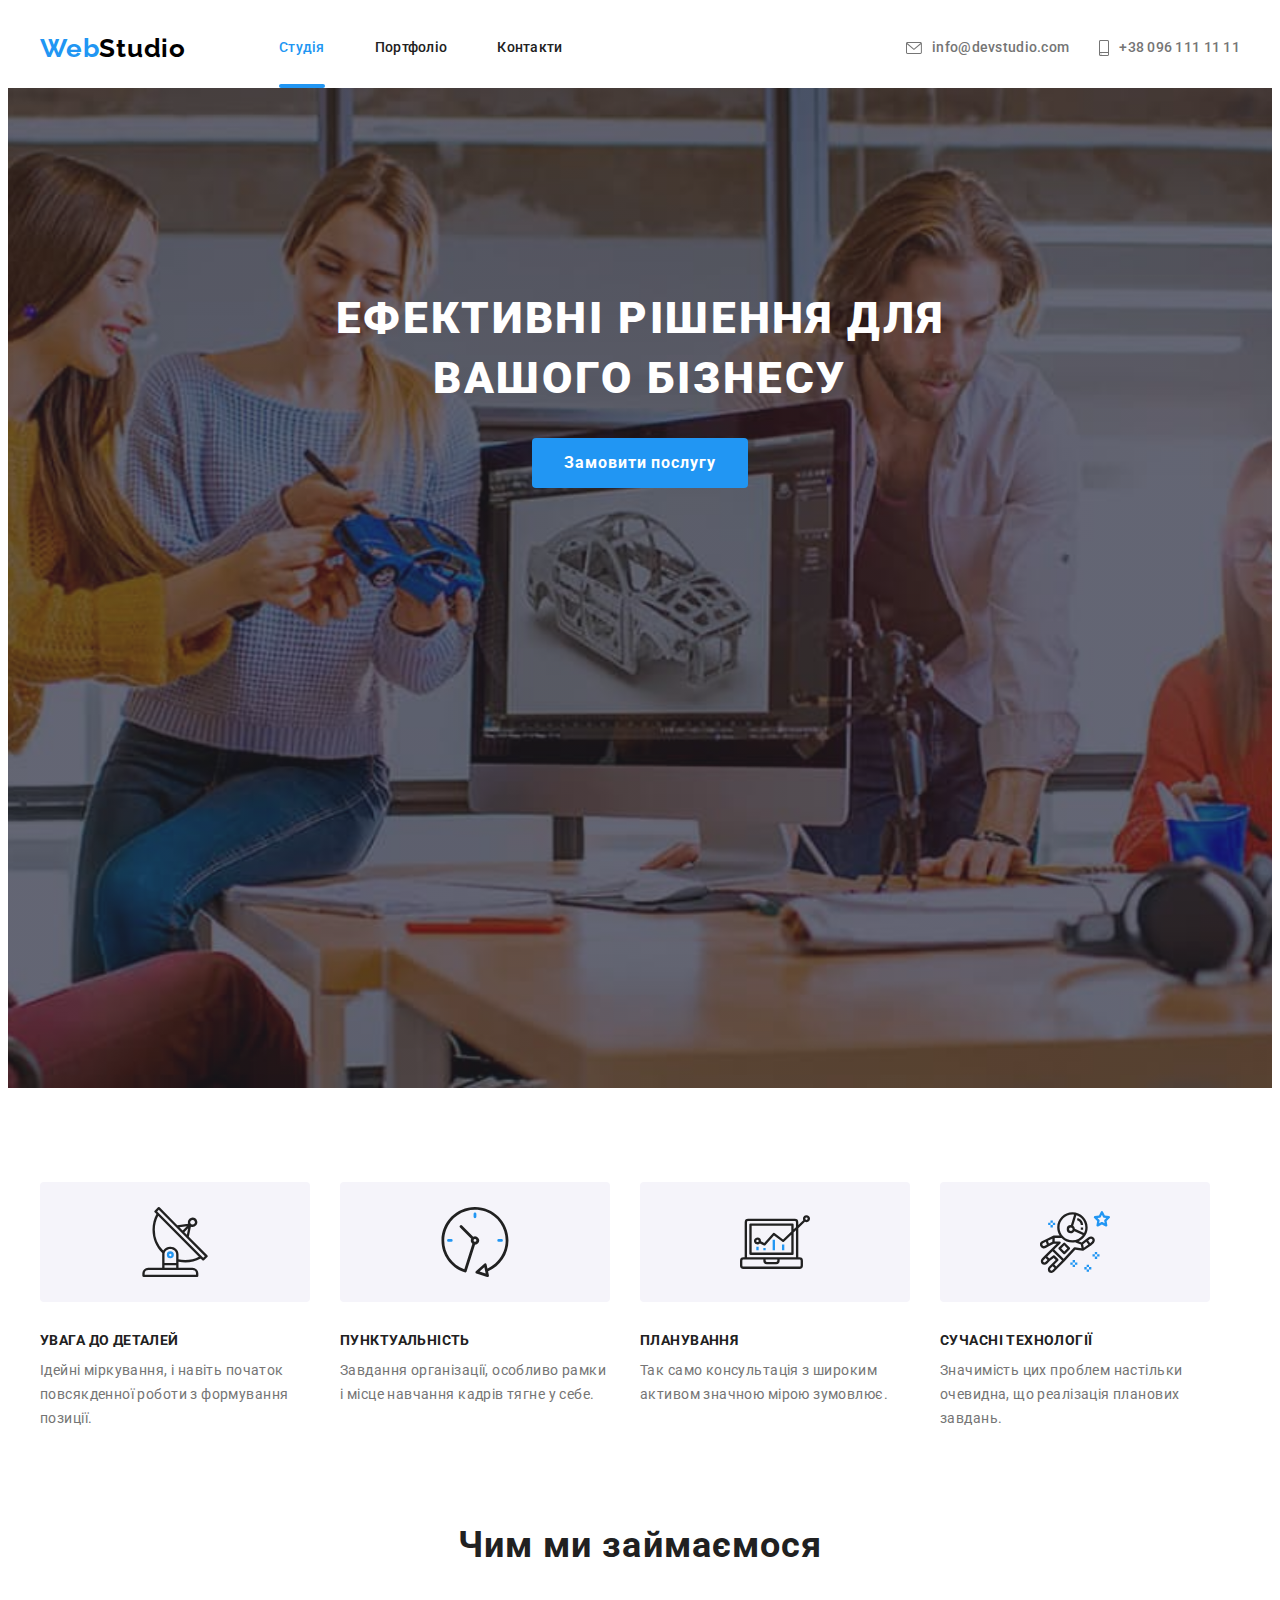
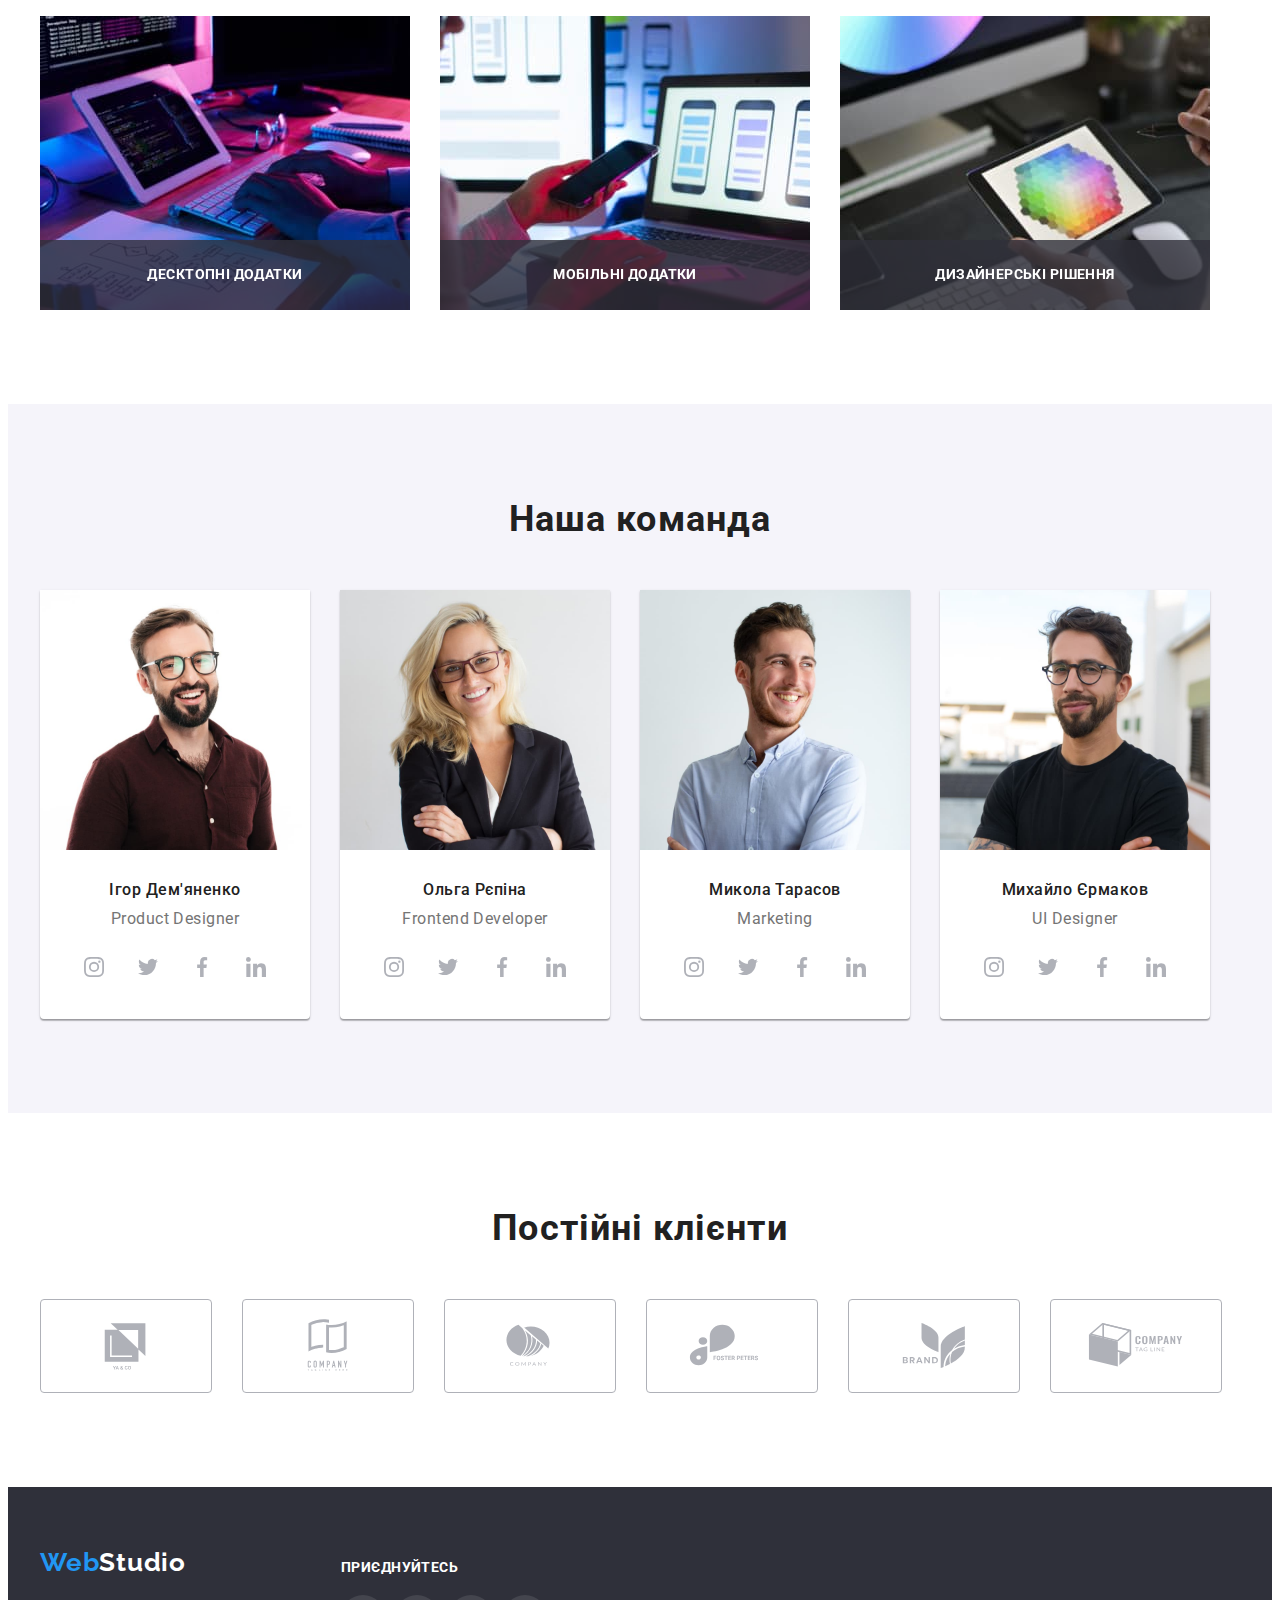
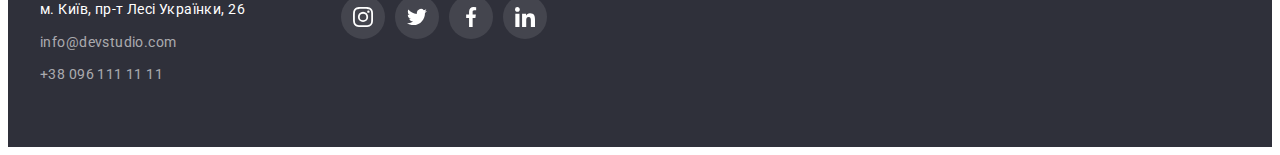
==== commit f49d7294: "пятая домашка закритие модального окна" ====
--- a/index.html
+++ b/index.html
@@ -52,7 +52,11 @@
                     <!-- модальне вікно замовити послугу -->
                     <div class="backdrop is-hidden" data-modal>
                         <div class="order-window">
-                            <button data-modal-close>Закрити</button>
+                            <button class='btn-modal-close'data-modal-close>
+                                <svg class="close" width="12px" height="12px">
+                                    <use href="./images/symbol-defs.svg#icon-close"></use>
+                                </svg>
+                            </button>
                         </div>
                     </div>
             </div>
@@ -104,8 +108,8 @@
         <!--чим ми займаємося-->
         <section class="section no-padding-top">
             <div class="container">
-             <h2 class="section-title">Чим ми займаємося</h2>
-              <ul class="work-list list">
+                <h2 class="section-title">Чим ми займаємося</h2>
+                <ul class="work-list list">
                     <li class="item">
                         <a href=""><img src="./images/box1.jpg" class="img" alt="створення коду" width="370"></a>
                         <h3 class="work-title">Десктопні додатки</h3>
@@ -125,7 +129,7 @@
         <!--наша команда-->
         <section class="section secondary-bkg">
             <div class="container">
-                 <h2 class="section-title">Наша команда</h2>
+                <h2 class="section-title">Наша команда</h2>
                     <ul class="team-list list">
                         <li class="team-member">
                             <img src="./images/igor_demianenko.jpg" class="foto"
--- a/css/style.css
+++ b/css/style.css
@@ -12,6 +12,7 @@
 
 :root{
   --primary-text-color: #212121;
+  --pure-black-color:#000000;
   --secondary-text-color: #757575;
   --accent-color: #2196F3;
   --primary-white-color: #ffffff;
@@ -65,7 +66,7 @@
 
 .header{
     display: block;
-    border-bottom: 1px solid var(--bordering-color);
+    /* border-bottom: 1px solid var(--bordering-color); */
     background-color: var(--primary-white-color);
 }
 
@@ -75,7 +76,7 @@
 /* стиль логотипу */
 .logo{
     margin-right: 93px;
-    color: var(--primary-text-color);
+    color: var(--pure-black-color);
     padding: 10px 0;
 
     font-family: 'Raleway', sans-serif;
@@ -108,11 +109,15 @@
 }
 
 .site-nav .link{
+    position: relative;
+
     display: block;
     padding-top: 32px;
     padding-bottom: 32px;
     color: var(--primary-text-color);
     text-decoration: none;
+
+    transition: color 250ms cubic-bezier(0.4, 0, 0.2, 1)
 }
 
 /* ховер і фокус у навігації і контактах у хедері */
@@ -129,6 +134,18 @@
 .site-nav .link.current{
     color: var(--accent-color);    
 }
+.site-nav .link.current::after{
+    content: '';
+
+    position: absolute;
+    bottom: 0;
+
+    display: block;
+    width: 100%;
+    height: 4px;
+    border-radius: 2px;
+    background-color: var(--accent-color);
+}
 
 /* контакти у хедері*/
 .cont-nav{
@@ -143,6 +160,8 @@
     text-decoration: none;
     padding-top: 32px;
     padding-bottom: 32px;
+
+    transition: color 250ms cubic-bezier(0.4, 0, 0.2, 1)
 }
 .cont-nav .item{
     display: flex;
@@ -375,16 +394,14 @@
 .social-area{
     width: 44px;
     height: 44px;
+    border-radius: 50%;
     display: flex;
     align-items: center;
     justify-content: center;
     color: var(--clients-border-color);
-}
-.social-area:hover,
-.social-area:focus{
-    border-radius: 50%;
-    background-color: var(--accent-color);
-    color: var(--primary-white-color);
+
+    transition: color 250ms cubic-bezier(0.4, 0, 0.2, 1),
+                background-color 250ms cubic-bezier(0.4, 0, 0.2, 1);
 }
 
 .social-area .icon{
@@ -419,6 +436,8 @@
     border: 1px solid var(--clients-border-color);
     border-radius: 4px;
     color: var(--clients-border-color);
+
+    transition: color 250ms cubic-bezier(0.4, 0, 0.2, 1), border-color 250ms cubic-bezier(0.4, 0, 0.2, 1) ;
 }
 .company-link:hover,
 .company-link:focus{
@@ -446,6 +465,10 @@
     letter-spacing: 0.03em;
     padding: 6px 20px;
 
+    transition: color 250ms cubic-bezier(0.4, 0, 0.2, 1), 
+                background-color 250ms cubic-bezier(0.4, 0, 0.2, 1),
+                box-shadow 250ms cubic-bezier(0.4, 0, 0.2, 1);
+
 }
 /* ховер та фокус для кнопок фільтрації */
 .button.filter:hover,
@@ -474,6 +497,8 @@
     width: calc((100% - 60px)/3);
     margin-right: 30px;
     margin-bottom: 30px;
+
+    transition: box-shadow 250ms cubic-bezier(0.4, 0, 0.2, 1),
 }
 
 .examples .item:hover,
@@ -521,20 +546,24 @@
 /* спливаюче вікно */
 .pop-up{
     position: relative;
-}
-
-.pop-up::before{
-    display: inline-block;
+    overflow: hidden;
+}
+
+.overlay{
     position: absolute;
-    content:"";
     width: 100%;
     height: 100%;
     background-color: var(--accent-color);
-    opacity: 0;
-}
-
-.examples .item:hover .pop-up::before{
+    opacity: 0.9; 
+    transform: translatey(0);
+    transition: transform 250ms cubic-bezier(0.4, 0, 0.2, 1);
+
+}
+
+.examples .example:hover .overlay,
+.examples .example:focus .overlay{
     opacity: 0.9;
+    transform: translateY(-100%);
 }
 /* стиль для детального опису прикладів робіт */
 .example-description {
@@ -550,9 +579,10 @@
     height: 100%;
     padding: 63px 24px;
 }
-.examples .item:hover .example-description{
+.examples .example:hover .example-description,
+.examples .example:focus .example-description{
     opacity: 1;
-}
+} 
 
 /* нижня рамка прикладив робіт */
 .example .description{
@@ -608,6 +638,8 @@
 .footer-adr-list .link{
     color: var(--transp-foot-text-color);
     text-decoration: none;  
+
+    transition: color 250ms cubic-bezier(0.4, 0, 0.2, 1);
 }
 .footer-adr-list .item{
 }
@@ -644,17 +676,19 @@
 .join-us .social-area {
     width: 44px;
     height: 44px;
+    border-radius: 50%;
     display: flex;
     justify-content: center;
     align-items: center;
     color: var(--primary-white-color);
     background-color: rgba(255, 255, 255, 0.1);
-    border-radius: 50% ;
+
+    transition: color 250ms cubic-bezier(0.4, 0, 0.2, 1),
+                background-color 250ms cubic-bezier(0.4, 0, 0.2, 1);
 }
 /* ховер та фокус */
 .social-area:hover,
 .social-area:focus{
-    border-radius: 50%;
     background-color: var(--accent-color);
     color: var(--primary-white-color);
 }
@@ -674,6 +708,26 @@
     opacity: 0;
     pointer-events: none;
 }
+.btn-modal-close{
+    display: flex;
+    padding: 0;
+    border-radius: 50%;
+    width: 30px;
+    height: 30px;
+    justify-content: center;
+    align-items: center;
+    border: 1px solid rgba(0, 0, 0, 0.1);
+    background-color: var(--primary-white-color);
+    margin-left: auto;
+    margin-top: 8px;
+    margin-right: 8px;
+
+}
+
+.order-window .close{
+    fill: var(--pure-black-color);
+    background-color: ;
+}
 
 .order-window{
     position: absolute;
@@ -685,5 +739,10 @@
     min-height: 581px;
 
     background-color: var(--primary-white-color);
-}
-
+
+    box-shadow: 0px 1px 3px rgba(0, 0, 0, 0.12), 
+                0px 1px 1px rgba(0, 0, 0, 0.14), 
+                0px 2px 1px rgba(0, 0, 0, 0.2);
+    border-radius: 4px;
+}
+
